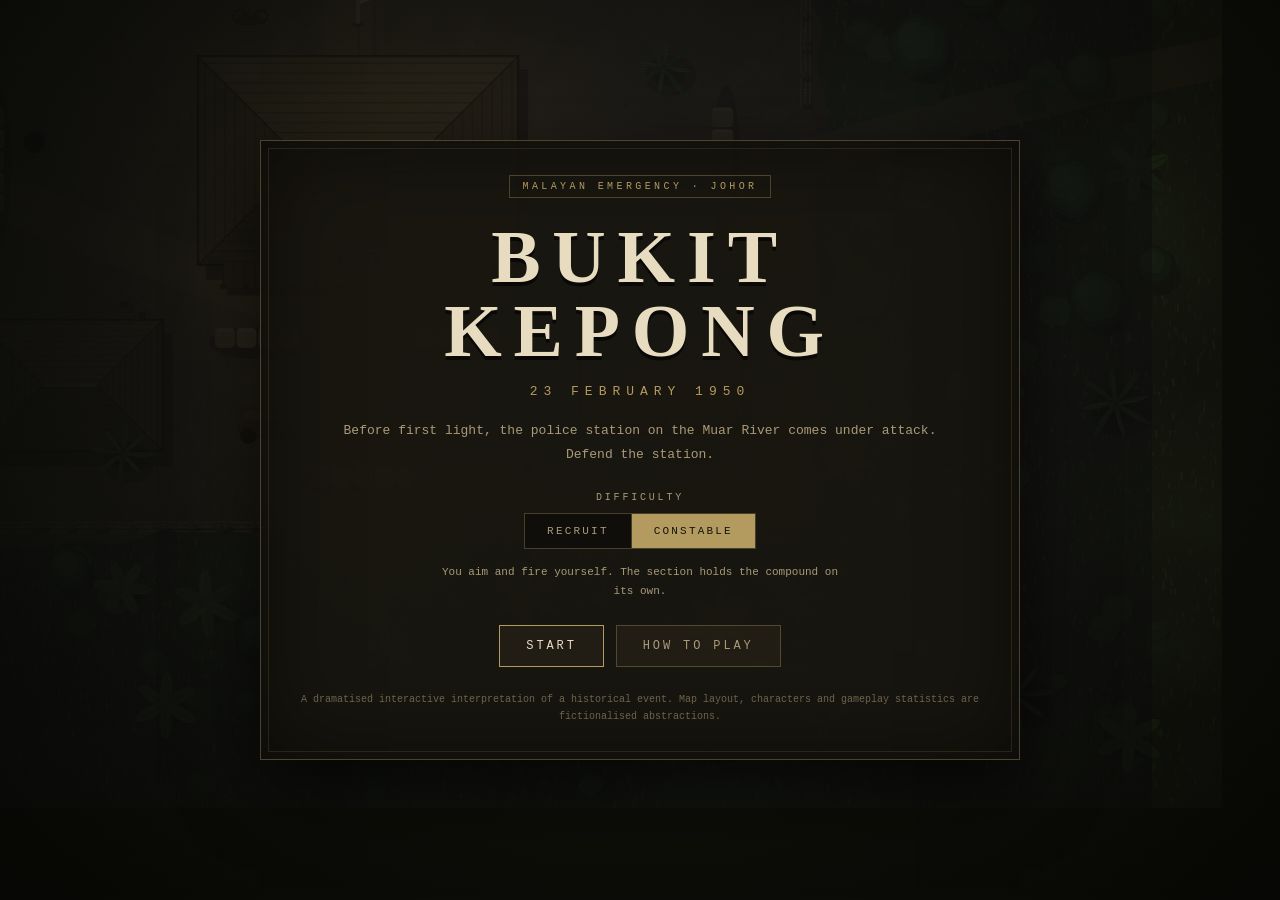
==== public/index.html @ d08b19c3 "chore: move the deployable site into public/ Static hosts want a directory that is exactly the site " ====
<!DOCTYPE html>
<html lang="en">
<head>
<meta charset="utf-8">
<meta name="viewport" content="width=device-width,initial-scale=1">
<title>Bukit Kepong — 23 February 1950</title>
<link rel="stylesheet" href="style.css">
</head>
<body>

<canvas id="game"></canvas>

<!-- ============================ HEADS-UP DISPLAY ======================== -->
<div id="hud">
  <div class="hud-corner tl">
    <div class="hud-title">BUKIT KEPONG — 23 FEBRUARY 1950</div>
    <div class="hud-label">OBJECTIVE</div>
    <div id="txt-objective" class="hud-objective">Defend the police station.</div>
  </div>

  <div class="hud-corner tc">
    <div id="txt-time" class="hud-time">5:00</div>
    <div class="hud-sub"><span id="txt-wave">STAND TO</span> &nbsp;·&nbsp; <span id="txt-enemies">0 HOSTILES</span></div>
  </div>

  <div class="hud-corner tr">
    <canvas id="minimap" width="176" height="132"></canvas>
    <button id="btn-mute" class="ghost-btn">SOUND: ON</button>
  </div>

  <div class="hud-corner bl">
    <div class="meter">
      <span class="hud-label">HEALTH</span>
      <div class="bar-track"><div id="bar-health" class="bar-fill health"></div></div>
      <span id="txt-health" class="meter-num">150</span>
    </div>
    <div class="meter">
      <span class="hud-label">STATION</span>
      <div class="bar-track"><div id="bar-station" class="bar-fill station"></div></div>
      <span id="txt-station" class="meter-num">100%</span>
    </div>
    <div class="meter">
      <span class="hud-label">SECTION</span>
      <div id="section-pips" class="pips"></div>
      <span id="txt-section" class="meter-num">6/6</span>
    </div>
  </div>

  <div class="hud-corner br">
    <div class="ammo-block">
      <div class="hud-label right">STEN Mk II</div>
      <div class="ammo-line" id="ammo-line"><span id="txt-ammo">32</span><i>/</i><span id="txt-reserve">224</span></div>
      <div id="assist-chip" class="assist">ASSISTED AIM</div>
      <div id="reload-ind" class="reload"><span>RELOADING</span><div class="reload-track"><div id="reload-fill"></div></div></div>
    </div>
  </div>

  <div id="banner-wrap"><div id="banner"></div><div id="banner-sub"></div></div>
  <div id="low-health"></div>
</div>

<!-- ================================ SCREENS ============================= -->
<div id="screen-title" class="screen active">
  <div class="panel wide">
    <div class="stamp">MALAYAN EMERGENCY · JOHOR</div>
    <h1 class="title">BUKIT KEPONG</h1>
    <div class="subtitle">23 FEBRUARY 1950</div>
    <p class="tagline">Before first light, the police station on the Muar River comes under attack.<br>Defend the station.</p>
    <div class="difficulty">
      <div class="hud-label">DIFFICULTY</div>
      <div class="seg" id="difficulty-row">
        <button class="seg-btn" data-diff="easy">RECRUIT</button>
        <button class="seg-btn active" data-diff="normal">CONSTABLE</button>
      </div>
      <p class="seg-note" id="difficulty-note">You aim and fire yourself. The section holds the compound on its own.</p>
    </div>

    <div class="btn-row">
      <button id="btn-start" class="btn primary">START</button>
      <button id="btn-howto" class="btn">HOW TO PLAY</button>
    </div>
    <p class="disclaimer">A dramatised interactive interpretation of a historical event.
      Map layout, characters and gameplay statistics are fictionalised abstractions.</p>
  </div>
</div>

<div id="screen-howto" class="screen">
  <div class="panel">
    <h2>HOW TO PLAY</h2>
    <ul class="keys">
      <li><b>W A S D</b> / <b>Arrows</b><span>Move</span></li>
      <li><b>Mouse</b><span>Aim</span></li>
      <li><b>Left Click</b><span>Fire the Sten gun</span></li>
      <li><b>RECRUIT mode</b><span>Aims and fires for you — you still choose the target by pointing</span></li>
      <li><b>R</b><span>Reload</span></li>
      <li><b>SPACE</b><span>Beat out fires (stand at the flames)</span></li>
      <li><b>ESC</b> / <b>P</b><span>Pause</span></li>
      <li><b>M</b><span>Mute sound</span></li>
    </ul>
    <div class="brief">
      <p><b>Your orders.</b> Hold the station for five minutes, until first light. The building has its own
      structural integrity — if it is destroyed, the position is lost.</p>
      <p><b>Your section.</b> Constables hold the sandbag posts at each gate. They shoot,
      they take casualties, and they cannot be replaced. Support them.</p>
      <p><b>The enemy.</b> Communist insurgents advance in waves: riflemen fire from cover,
      rushers cut the wire and close to hand, marksmen shoot from the treeline.</p>
      <p><b>Fire.</b> Attackers who reach the walls will try to set the attap alight. A fire
      eats the station's integrity until it is put out — run to the flames and hold
      <b>SPACE</b>. Leaving the firing line to do it is the hardest call you will make.</p>
      <p><b>Ammunition.</b> You carry what you carry. The section's crate sits on the station
      veranda — stand at it to fill your pouches. Its stock is finite and is only made up
      between assaults, so every burst is spent from somewhere.</p>
      <p><b>Scoring.</b> The run is graded at the end, win or lose: attackers accounted for, the
      rounds it took to account for them, the building, the section, the fires, the time held.
      RECRUIT aims and fires for you, so it scores at 0.6&times;.</p>
    </div>
    <div class="btn-row"><button id="btn-howto-back" class="btn">BACK</button></div>
  </div>
</div>

<div id="screen-pause" class="screen">
  <div class="panel">
    <h2>PAUSED</h2>
    <p class="tagline">The compound holds its breath.</p>
    <div class="btn-row">
      <button id="btn-resume" class="btn primary">RESUME</button>
      <button id="btn-pause-menu" class="btn">MAIN MENU</button>
    </div>
  </div>
</div>

<div id="screen-over" class="screen">
  <div class="panel">
    <div class="stamp red">POSITION LOST</div>
    <h2 id="over-title">THE STATION HAS FALLEN</h2>
    <div id="over-score" class="score"></div>
    <ul id="over-stats" class="stats"></ul>
    <div class="btn-row">
      <button id="btn-retry" class="btn primary">RETRY</button>
      <button id="btn-over-menu" class="btn">MAIN MENU</button>
    </div>
  </div>
</div>

<div id="screen-win" class="screen">
  <div class="panel wide">
    <div class="stamp">DAWN · 23 FEBRUARY 1950</div>
    <h2>MISSION COMPLETE</h2>
    <div id="win-score" class="score"></div>
    <ul id="stats-list" class="stats"></ul>
    <div class="note">
      <h3>HISTORICAL NOTE</h3>
      <p>On 23 February 1950, the police station at Bukit Kepong in Muar, Johor, was attacked
      before dawn by communist insurgents during the Malayan Emergency. A small number of
      police personnel, together with family members and auxiliaries present at the station,
      resisted the assault. The station was overrun and burnt, and many of its defenders were
      killed. The events are commemorated in Malaysia as an act of duty and resistance.</p>
      <p class="fine">This game is a dramatised interpretation, not a documentary reconstruction.
      The map layout, the wave structure, the ten-minute clock, the individual characters and
      every statistic in it are gameplay inventions. In particular, the "survive and hold"
      victory condition is a game objective and does not represent the historical outcome.
      For the actual history, consult published historical sources.</p>
    </div>
    <div class="btn-row">
      <button id="btn-win-again" class="btn primary">PLAY AGAIN</button>
      <button id="btn-win-menu" class="btn">MAIN MENU</button>
    </div>
  </div>
</div>

<script src="src/core.js"></script>
<script src="src/audio.js"></script>
<script src="src/world.js"></script>
<script src="src/fx.js"></script>
<script src="src/entities.js"></script>
<script src="src/score.js"></script>
<script src="src/ui.js"></script>
<script src="game.js"></script>
</body>
</html>
---- public/style.css ----
/* =============================================================================
   BUKIT KEPONG — presentation layer.
   Palette: muted earth, khaki, oil-lamp amber. Typewriter + slab type to suit
   a 1950s police-report aesthetic. No external fonts or images are loaded.
   ========================================================================== */
:root {
  --ink:        #e8dcc0;
  --ink-dim:    #a99a78;
  --paper:      #17170f;
  --khaki:      #b39a5f;
  --amber:      #dda43f;
  --blood:      #a8412f;
  --green:      #7bab6a;
  --panel:      rgba(24, 22, 15, 0.94);
  --edge:       rgba(190, 165, 106, 0.32);
  --mono: "Courier New", "Nimbus Mono", monospace;
  --slab: "Georgia", "Times New Roman", serif;
}

* { box-sizing: border-box; }
html, body {
  margin: 0; padding: 0; height: 100%; overflow: hidden;
  background: #0b0d07; color: var(--ink);
  font-family: var(--mono);
  -webkit-font-smoothing: antialiased;
}
body { cursor: default; }
body.in-game { cursor: none; }

#game { position: fixed; inset: 0; width: 100vw; height: 100vh; display: block; }

/* Custom crosshair drawn with CSS so it stays crisp */
body.in-game #game { cursor: none; }
/* Overlays always get a real pointer back */
.screen.active, .ghost-btn { cursor: default; }
.screen.active .btn { cursor: pointer; }

/* ============================== HUD ==================================== */
#hud {
  position: fixed; inset: 0; pointer-events: none;
  opacity: 0; transition: opacity .35s ease;
  text-shadow: 0 2px 4px rgba(0,0,0,.9);
}
body.in-game #hud { opacity: 1; }

.hud-corner { position: absolute; }
.tl { top: 16px; left: 18px; }
.tc { top: 12px; left: 50%; transform: translateX(-50%); text-align: center; }
.tr { top: 14px; right: 18px; text-align: right; }
.bl { bottom: 18px; left: 18px; }
.br { bottom: 18px; right: 18px; text-align: right; }

.hud-title {
  font-family: var(--slab); font-size: 13px; letter-spacing: .16em;
  color: var(--khaki); margin-bottom: 10px; opacity: .85;
}
.hud-label {
  font-size: 10px; letter-spacing: .28em; color: var(--ink-dim);
}
.hud-label.right { text-align: right; }
.hud-objective {
  font-size: 14px; letter-spacing: .06em; color: var(--ink);
  margin-top: 2px; max-width: 340px;
}
.hud-time {
  font-family: var(--slab); font-size: 34px; letter-spacing: .06em;
  color: var(--ink); line-height: 1;
}
.hud-sub { font-size: 11px; letter-spacing: .2em; color: var(--khaki); margin-top: 4px; }

.meter { display: flex; align-items: center; gap: 10px; margin-top: 8px; }
.meter .hud-label { width: 68px; }
.meter-num { font-size: 12px; color: var(--ink-dim); width: 42px; text-align: left; }
.bar-track {
  width: 210px; height: 13px; background: rgba(0,0,0,.6);
  border: 1px solid var(--edge); position: relative; overflow: hidden;
}
.bar-fill { height: 100%; width: 100%; transition: width .12s linear; }
.bar-fill.health  { background: linear-gradient(180deg, #9fce86, #5d8a4c); }
.bar-fill.station { background: linear-gradient(180deg, #d8b46a, #8d6f34); }
.bar-fill.crit    { background: linear-gradient(180deg, #d76a4a, #8b2f21); animation: pulse .7s infinite; }
@keyframes pulse { 50% { filter: brightness(1.5); } }
/* Segment ticks over the bars for a mechanical, period feel */
.bar-track::after {
  content: ""; position: absolute; inset: 0; pointer-events: none;
  background: repeating-linear-gradient(90deg, transparent 0 19px, rgba(0,0,0,.55) 19px 21px);
}

.pips { width: 210px; display: flex; gap: 5px; align-items: center; }
.pips i {
  width: 13px; height: 13px; border: 1px solid var(--edge);
  background: linear-gradient(180deg, #9fce86, #5d8a4c); display: block;
}
.pips i.down { background: rgba(0,0,0,.5); border-color: rgba(168,65,47,.45); }

.ammo-line { font-family: var(--slab); font-size: 32px; line-height: 1; letter-spacing: .04em; }
.ammo-line i { color: var(--ink-dim); font-style: normal; font-size: 20px; margin: 0 4px; }
.ammo-line span:last-child { font-size: 18px; color: var(--ink-dim); }
/* Reserve turns warm and breathes once you are down to your last magazines. */
.ammo-line.low span:last-child { color: #e0a45c; animation: ammoLow 1.1s ease-in-out infinite; }
@keyframes ammoLow { 50% { opacity: .45; } }
.reload { height: 16px; margin-top: 6px; opacity: 0; transition: opacity .12s; }
.reload.on { opacity: 1; }
.reload span { font-size: 10px; letter-spacing: .24em; color: var(--amber); }
.reload-track { width: 130px; height: 4px; background: rgba(0,0,0,.6); border: 1px solid var(--edge); margin-left: auto; margin-top: 3px; }
#reload-fill { height: 100%; width: 0; background: var(--amber); }

#minimap {
  width: 176px; height: 132px; border: 1px solid var(--edge);
  background: rgba(0,0,0,.5); image-rendering: pixelated; display: block;
}
.ghost-btn {
  pointer-events: auto; margin-top: 8px; font-family: var(--mono); font-size: 10px;
  letter-spacing: .2em; padding: 5px 10px; color: var(--ink-dim);
  background: rgba(20,18,12,.8); border: 1px solid var(--edge); cursor: pointer;
}
.ghost-btn:hover { color: var(--ink); border-color: var(--khaki); }
.ghost-btn.off { color: var(--blood); }

#banner-wrap {
  position: absolute; top: 26%; left: 50%; transform: translateX(-50%);
  text-align: center; opacity: 0;
}
#banner-wrap.show { animation: bannerIn 2.6s ease forwards; }
@keyframes bannerIn {
  0%   { opacity: 0; letter-spacing: .5em; }
  12%  { opacity: 1; letter-spacing: .22em; }
  75%  { opacity: 1; }
  100% { opacity: 0; }
}
#banner {
  font-family: var(--slab); font-size: 40px; letter-spacing: .22em;
  color: var(--ink); text-shadow: 0 0 24px rgba(0,0,0,.9), 0 3px 0 rgba(0,0,0,.7);
}
#banner-sub { font-size: 12px; letter-spacing: .3em; color: var(--khaki); margin-top: 8px; }

#low-health {
  position: absolute; inset: 0; opacity: 0; transition: opacity .3s;
  background: radial-gradient(ellipse at center, transparent 45%, rgba(150,20,14,.75) 100%);
}

/* ============================= SCREENS ================================= */
.screen {
  position: fixed; inset: 0; display: none; align-items: center; justify-content: center;
  background:
    radial-gradient(ellipse at 50% 40%, rgba(30,26,16,.55), rgba(6,7,4,.94)),
    repeating-linear-gradient(0deg, rgba(255,255,255,.014) 0 1px, transparent 1px 3px);
  z-index: 10; padding: 24px; overflow-y: auto;
}
.screen.active { display: flex; }

.panel {
  width: min(560px, 94vw); background: var(--panel);
  border: 1px solid var(--edge); padding: 34px 38px;
  box-shadow: 0 24px 70px rgba(0,0,0,.7), inset 0 0 90px rgba(0,0,0,.5);
  position: relative; text-align: center;
}
.panel.wide { width: min(760px, 94vw); }
.panel::before {
  content: ""; position: absolute; inset: 7px; border: 1px solid rgba(190,165,106,.14);
  pointer-events: none;
}

.stamp {
  display: inline-block; font-size: 10px; letter-spacing: .34em; color: var(--khaki);
  border: 1px solid var(--edge); padding: 5px 12px; margin-bottom: 22px;
}
.stamp.red { color: var(--blood); border-color: rgba(168,65,47,.5); }

.title {
  font-family: var(--slab); font-size: clamp(40px, 8vw, 74px); margin: 0;
  letter-spacing: .16em; color: var(--ink); line-height: 1;
  text-shadow: 0 4px 0 rgba(0,0,0,.6);
}
.subtitle {
  font-size: 13px; letter-spacing: .46em; color: var(--khaki); margin: 16px 0 0;
}
h2 {
  font-family: var(--slab); font-size: clamp(24px, 4vw, 34px); letter-spacing: .16em;
  margin: 0 0 6px; color: var(--ink); font-weight: 400;
}
h3 { font-size: 11px; letter-spacing: .3em; color: var(--khaki); margin: 0 0 8px; }
.tagline { color: var(--ink-dim); font-size: 13px; line-height: 1.8; margin: 20px 0 26px; }
.disclaimer { color: rgba(169,154,120,.6); font-size: 10px; line-height: 1.7; margin: 24px 0 0; }

.difficulty { margin: 6px 0 24px; }
.difficulty .hud-label { margin-bottom: 10px; }
.seg {
  display: inline-flex; border: 1px solid var(--edge); background: rgba(0,0,0,.35);
}
.seg-btn {
  font-family: var(--mono); font-size: 11px; letter-spacing: .2em;
  padding: 11px 22px; color: var(--ink-dim); background: transparent;
  border: 0; border-right: 1px solid var(--edge); cursor: pointer; transition: all .15s;
}
.seg-btn:last-child { border-right: 0; }
.seg-btn:hover { color: var(--ink); }
.seg-btn.active { background: var(--khaki); color: #16150d; }
.seg-note {
  font-size: 11px; line-height: 1.7; color: var(--ink-dim);
  margin: 14px auto 0; max-width: 420px; min-height: 34px;
}

.assist {
  display: none; font-size: 10px; letter-spacing: .22em; color: var(--amber);
  border: 1px solid rgba(221,164,63,.4); padding: 3px 8px; margin-top: 8px;
}
.assist.on { display: inline-block; }

.btn-row { display: flex; gap: 12px; justify-content: center; flex-wrap: wrap; margin-top: 8px; }
.btn {
  font-family: var(--mono); font-size: 12px; letter-spacing: .24em;
  padding: 13px 26px; color: var(--ink-dim); background: rgba(40,36,24,.6);
  border: 1px solid var(--edge); cursor: pointer; transition: all .15s;
}
.btn:hover { color: #16150d; background: var(--khaki); border-color: var(--khaki); }
.btn.primary { color: var(--ink); border-color: var(--khaki); }
.btn.primary:hover { background: var(--amber); border-color: var(--amber); }

.keys { list-style: none; padding: 0; margin: 4px 0 24px; text-align: left; }
.keys li {
  display: flex; align-items: center; gap: 14px; padding: 7px 0;
  border-bottom: 1px dashed rgba(190,165,106,.14); font-size: 12px;
}
.keys b {
  min-width: 130px; color: var(--amber); font-weight: 400; letter-spacing: .12em;
}
.keys span { color: var(--ink-dim); }

.brief { text-align: left; font-size: 12px; line-height: 1.85; color: var(--ink-dim); margin-bottom: 22px; }
.brief b { color: var(--khaki); font-weight: 400; }

.stats { list-style: none; padding: 0; margin: 18px 0 22px; text-align: left; }
.stats li {
  display: flex; align-items: baseline; gap: 10px; padding: 8px 2px;
  border-bottom: 1px dashed rgba(190,165,106,.16); font-size: 12px; color: var(--ink-dim);
}
.stats li span { flex: 1; }
.stats b { color: var(--ink); font-weight: 400; text-align: right; }
/* Points column of the after-action breakdown. */
.stats em {
  font-style: normal; min-width: 68px; text-align: right;
  font-family: var(--slab); font-size: 13px; color: var(--ink-dim);
}
.stats em.up { color: var(--green); }
.stats em.down { color: var(--blood); }
.stats em.nil { color: rgba(169,154,120,.4); }
.stats li.sum { border-bottom: none; border-top: 1px solid var(--edge); color: var(--ink); }
.stats li.sum em { color: var(--ink); }

/* --- Final score ------------------------------------------------------- */
.score { text-align: center; margin: 20px 0 4px; }
.score-label { font-size: 10px; letter-spacing: .28em; color: var(--ink-dim); }
.score-total {
  font-family: var(--slab); font-size: 58px; line-height: 1.1; color: var(--amber);
  letter-spacing: .02em; text-shadow: 0 2px 18px rgba(221,164,63,.28);
}
.score .citation {
  font-size: 11px; letter-spacing: .3em; color: var(--khaki);
  border-top: 1px solid var(--edge); display: inline-block; padding-top: 8px; margin-top: 2px;
}
.score .best { font-size: 10px; letter-spacing: .2em; color: var(--ink-dim); margin-top: 10px; }
.score .best.new { color: var(--amber); animation: ammoLow 1.4s ease-in-out infinite; }

.note {
  text-align: left; border-top: 1px solid var(--edge); padding-top: 18px; margin-top: 8px;
}
.note p { font-size: 12px; line-height: 1.9; color: var(--ink-dim); margin: 0 0 12px; }
.note .fine { font-size: 10.5px; line-height: 1.8; color: rgba(169,154,120,.62); }

@media (max-width: 620px) {
  .bar-track { width: 130px; }
  .hud-time { font-size: 26px; }
  #minimap { width: 120px; height: 90px; }
  .panel { padding: 26px 20px; }
}
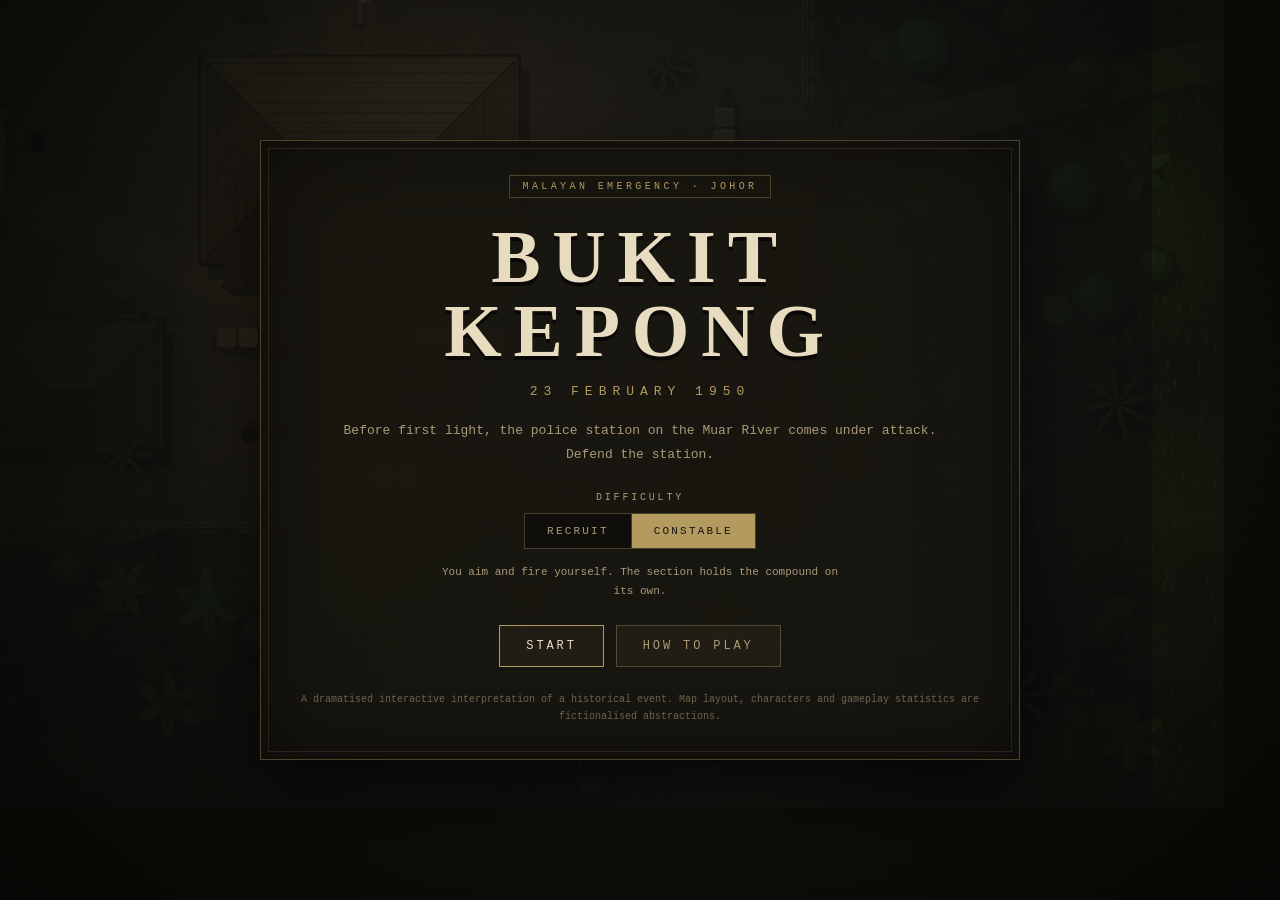
==== commit 63ba2c7a: "feat: favicon, touch icon and link-preview metadata The tab icon is the station seen from above with" ====
--- a/public/index.html
+++ b/public/index.html
@@ -4,6 +4,33 @@
 <meta charset="utf-8">
 <meta name="viewport" content="width=device-width,initial-scale=1">
 <title>Bukit Kepong — 23 February 1950</title>
+<meta name="description" content="Defend the police station at Bukit Kepong through a pre-dawn assault, 23 February 1950. A dramatised interpretation of a historical event — plays in the browser, nothing to install.">
+<meta name="theme-color" content="#17170f">
+<link rel="canonical" href="https://bukit-kepong-game.pages.dev/">
+
+<!-- Favicon: the station seen from above, one corner of its attap alight.
+     Inline SVG, so the icon costs no request and no external asset. -->
+<link rel="icon" href="data:image/svg+xml,<svg xmlns='http://www.w3.org/2000/svg' viewBox='0 0 32 32'><rect width='32' height='32' rx='6' fill='%2317170f'/><path d='M4.5 7h23v18h-23z' fill='%23b39a5f'/><path d='M4.5 7 16 16 27.5 7M4.5 25 16 16 27.5 25' fill='none' stroke='%235d4c2b' stroke-width='1.7'/><circle cx='7' cy='8.6' r='3.7' fill='%23dda43f'/></svg>">
+<link rel="apple-touch-icon" href="apple-touch-icon.png">
+
+<!-- Link previews. The card carries the dramatisation note with it, so the
+     framing travels wherever the link is shared. -->
+<meta property="og:type" content="website">
+<meta property="og:site_name" content="Bukit Kepong">
+<meta property="og:title" content="Bukit Kepong — 23 February 1950">
+<meta property="og:description" content="Hold the police station on the Muar River until first light. A dramatised interpretation of a historical event — plays in the browser, nothing to install.">
+<meta property="og:url" content="https://bukit-kepong-game.pages.dev/">
+<meta property="og:image" content="https://bukit-kepong-game.pages.dev/og.jpg">
+<meta property="og:image:type" content="image/jpeg">
+<meta property="og:image:width" content="1200">
+<meta property="og:image:height" content="630">
+<meta property="og:image:alt" content="The Bukit Kepong police station at night, seen from above, two fires burning against its walls.">
+<meta property="og:locale" content="en_MY">
+<meta name="twitter:card" content="summary_large_image">
+<meta name="twitter:title" content="Bukit Kepong — 23 February 1950">
+<meta name="twitter:description" content="Hold the police station on the Muar River until first light. A dramatised interpretation of a historical event.">
+<meta name="twitter:image" content="https://bukit-kepong-game.pages.dev/og.jpg">
+
 <link rel="stylesheet" href="style.css">
 </head>
 <body>
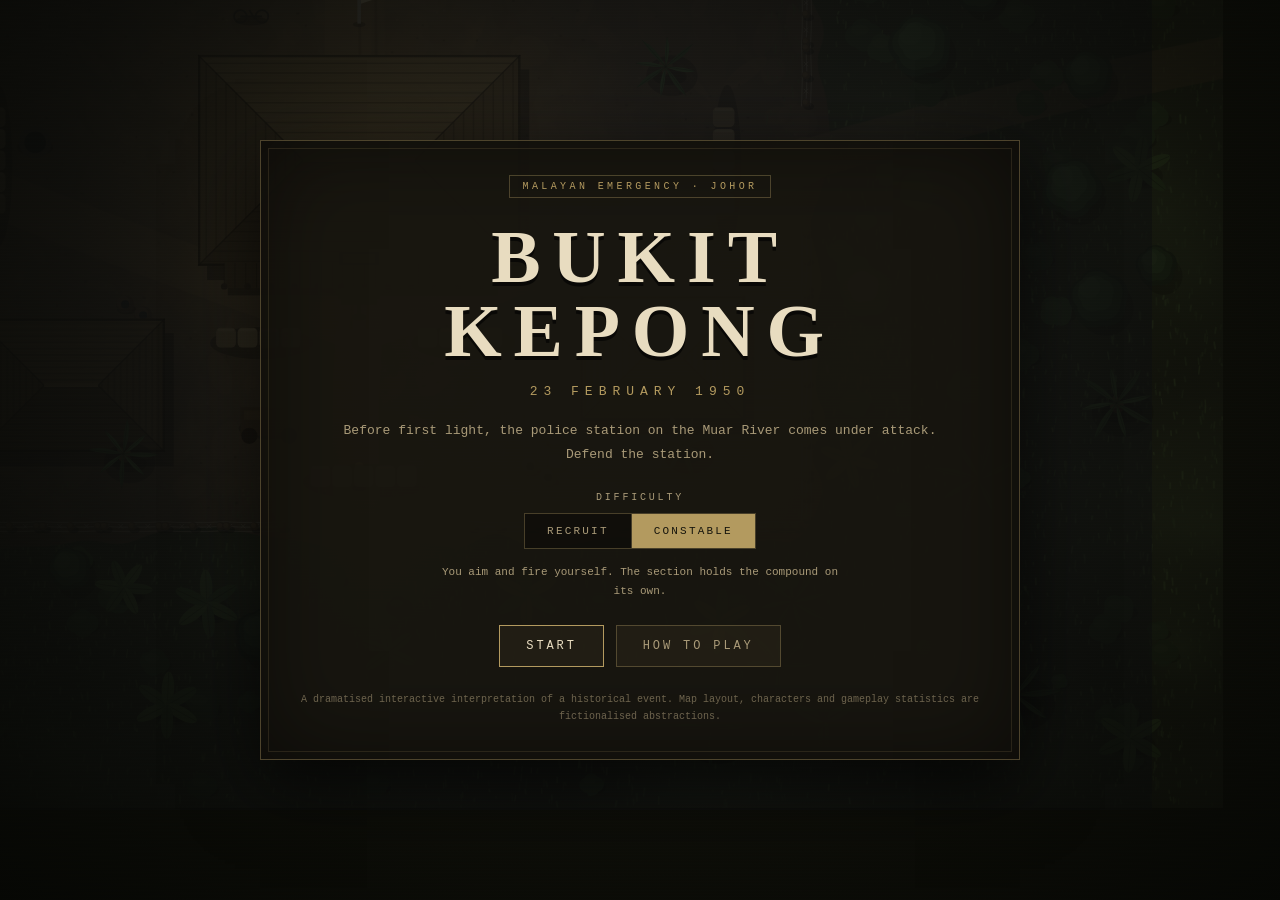
==== commit d4444a8d: "chore: point link-preview URLs at the deployed workers.dev address The site went up on bukit-kepong-" ====
--- a/public/index.html
+++ b/public/index.html
@@ -6,7 +6,7 @@
 <title>Bukit Kepong — 23 February 1950</title>
 <meta name="description" content="Defend the police station at Bukit Kepong through a pre-dawn assault, 23 February 1950. A dramatised interpretation of a historical event — plays in the browser, nothing to install.">
 <meta name="theme-color" content="#17170f">
-<link rel="canonical" href="https://bukit-kepong-game.pages.dev/">
+<link rel="canonical" href="https://bukit-kepong-game.isha.workers.dev/">
 
 <!-- Favicon: the station seen from above, one corner of its attap alight.
      Inline SVG, so the icon costs no request and no external asset. -->
@@ -19,8 +19,8 @@
 <meta property="og:site_name" content="Bukit Kepong">
 <meta property="og:title" content="Bukit Kepong — 23 February 1950">
 <meta property="og:description" content="Hold the police station on the Muar River until first light. A dramatised interpretation of a historical event — plays in the browser, nothing to install.">
-<meta property="og:url" content="https://bukit-kepong-game.pages.dev/">
-<meta property="og:image" content="https://bukit-kepong-game.pages.dev/og.jpg">
+<meta property="og:url" content="https://bukit-kepong-game.isha.workers.dev/">
+<meta property="og:image" content="https://bukit-kepong-game.isha.workers.dev/og.jpg">
 <meta property="og:image:type" content="image/jpeg">
 <meta property="og:image:width" content="1200">
 <meta property="og:image:height" content="630">
@@ -29,7 +29,7 @@
 <meta name="twitter:card" content="summary_large_image">
 <meta name="twitter:title" content="Bukit Kepong — 23 February 1950">
 <meta name="twitter:description" content="Hold the police station on the Muar River until first light. A dramatised interpretation of a historical event.">
-<meta name="twitter:image" content="https://bukit-kepong-game.pages.dev/og.jpg">
+<meta name="twitter:image" content="https://bukit-kepong-game.isha.workers.dev/og.jpg">
 
 <link rel="stylesheet" href="style.css">
 </head>
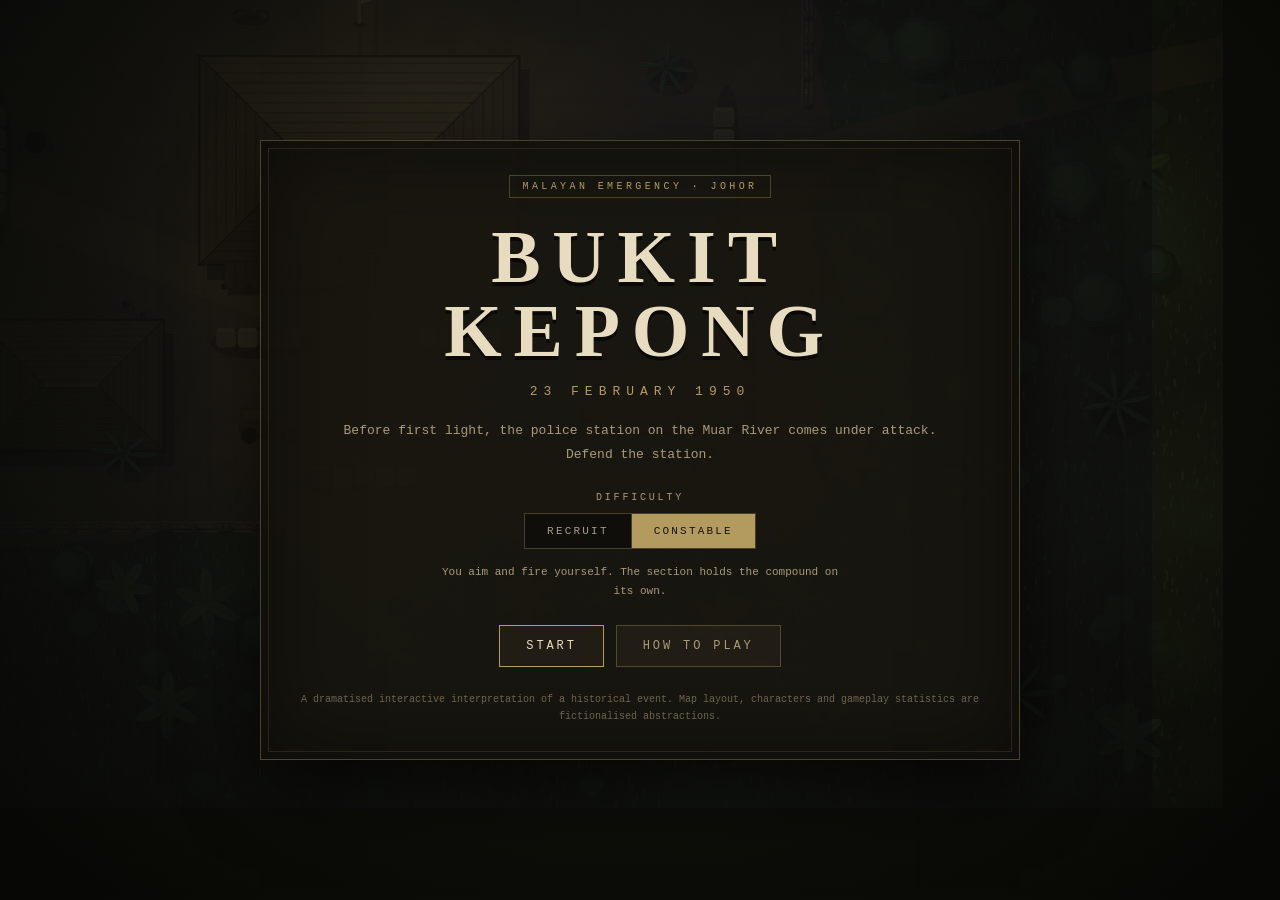
==== commit 65b04ad2: "feat: twin-stick touch controls for phones and tablets Tapping to fire was rejected: this game asks " ====
--- a/public/index.html
+++ b/public/index.html
@@ -86,6 +86,28 @@
   <div id="low-health"></div>
 </div>
 
+<!-- ========================= TOUCH CONTROLS ============================= -->
+<!-- Shown only on coarse-pointer devices, and only while a mission runs. -->
+<div id="touch">
+  <div class="tz tz-move" id="tz-move"></div>
+  <div class="tz tz-aim" id="tz-aim"></div>
+  <div class="stick" id="stick-move"><i></i></div>
+  <div class="stick aim" id="stick-aim"><i></i></div>
+  <div class="tbtns">
+    <button class="tbtn douse" id="tb-douse">PUT<br>OUT</button>
+    <button class="tbtn small" id="tb-reload">RELOAD</button>
+  </div>
+  <button class="tbtn pause" id="tb-pause">II</button>
+</div>
+
+<div id="rotate">
+  <div class="rotate-inner">
+    <div class="rotate-icon"></div>
+    <div>TURN THE DEVICE SIDEWAYS</div>
+    <p>The compound needs the width.</p>
+  </div>
+</div>
+
 <!-- ================================ SCREENS ============================= -->
 <div id="screen-title" class="screen active">
   <div class="panel wide">
@@ -123,6 +145,7 @@
       <li><b>SPACE</b><span>Beat out fires (stand at the flames)</span></li>
       <li><b>ESC</b> / <b>P</b><span>Pause</span></li>
       <li><b>M</b><span>Mute sound</span></li>
+      <li><b>On a phone</b><span>Left thumb moves, right thumb aims — hold it to fire. Buttons at the corner beat out fires and reload.</span></li>
     </ul>
     <div class="brief">
       <p><b>Your orders.</b> Hold the station for five minutes, until first light. The building has its own
@@ -200,6 +223,7 @@
 <script src="src/world.js"></script>
 <script src="src/fx.js"></script>
 <script src="src/entities.js"></script>
+<script src="src/touch.js"></script>
 <script src="src/score.js"></script>
 <script src="src/ui.js"></script>
 <script src="game.js"></script>
--- a/public/style.css
+++ b/public/style.css
@@ -274,3 +274,110 @@
   #minimap { width: 120px; height: 90px; }
   .panel { padding: 26px 20px; }
 }
+
+/* ========================== TOUCH CONTROLS =============================
+   Present only on coarse-pointer devices. The sticks are floating: the base
+   appears wherever the thumb lands, which is the only scheme that works when
+   you cannot see your own hands.
+   ====================================================================== */
+#touch { position: fixed; inset: 0; z-index: 8; display: none; pointer-events: none; }
+body.touch.playing #touch { display: block; }
+body.touch.playing #game, body.touch.playing #touch { touch-action: none; }
+body.touch { overscroll-behavior: none; }
+
+/* Thumb zones. Transparent — they exist only to catch pointers. */
+/* touch-action does not inherit, so every interactive part sets it itself —
+   without this iOS treats a thumb drag as a page scroll. */
+.tz, .stick, .tbtn { touch-action: none; }
+.tz { position: absolute; top: 0; bottom: 0; pointer-events: auto; }
+.tz-move { left: 0; width: 45%; }
+.tz-aim  { right: 0; width: 55%; }
+
+.stick {
+  position: absolute; left: 0; top: 0; width: 0; height: 0;
+  opacity: 0; transition: opacity .14s ease; will-change: transform;
+}
+.stick.on { opacity: 1; }
+.stick::before {
+  content: ""; position: absolute; left: -52px; top: -52px; width: 104px; height: 104px;
+  border-radius: 50%; border: 1.5px solid rgba(190,165,106,.42);
+  background: radial-gradient(circle, rgba(20,18,12,.5) 40%, rgba(20,18,12,.16) 100%);
+}
+.stick i {
+  position: absolute; left: -23px; top: -23px; width: 46px; height: 46px;
+  border-radius: 50%; background: rgba(190,165,106,.34);
+  border: 1.5px solid rgba(232,220,192,.62); will-change: transform;
+}
+.stick.aim::before { border-color: rgba(224,110,80,.45); }
+.stick.aim i { background: rgba(224,110,80,.3); border-color: rgba(240,170,140,.7); }
+
+.tbtns {
+  position: absolute; right: calc(18px + env(safe-area-inset-right));
+  bottom: calc(84px + env(safe-area-inset-bottom));
+  display: flex; flex-direction: column; align-items: center; gap: 12px;
+  pointer-events: none;
+}
+.tbtn {
+  pointer-events: auto; -webkit-tap-highlight-color: transparent;
+  font-family: var(--mono); font-size: 10px; letter-spacing: .14em; line-height: 1.25;
+  color: var(--ink-dim); background: rgba(20,18,12,.66);
+  border: 1.5px solid var(--edge); border-radius: 50%;
+  width: 74px; height: 74px; padding: 0; cursor: pointer;
+}
+.tbtn:active { background: rgba(60,52,32,.85); color: var(--ink); }
+.tbtn.small { width: 58px; height: 58px; font-size: 9px; }
+/* The fire-fighting button is dark until there are flames within reach. */
+.tbtn.douse.live {
+  color: var(--amber); border-color: rgba(221,164,63,.75);
+  background: rgba(70,44,14,.7); animation: ammoLow 1s ease-in-out infinite;
+}
+.tbtn.pause {
+  position: absolute; width: 44px; height: 44px; font-size: 13px; letter-spacing: 0;
+  top: calc(12px + env(safe-area-inset-top)); left: calc(12px + env(safe-area-inset-left));
+}
+
+/* Rotate prompt. Portrait leaves the compound too narrow to read. */
+#rotate { position: fixed; inset: 0; z-index: 40; display: none; background: #0b0d07;
+  align-items: center; justify-content: center; text-align: center; }
+.rotate-inner { font-size: 12px; letter-spacing: .3em; color: var(--khaki); }
+.rotate-inner p { font-size: 11px; letter-spacing: .1em; color: var(--ink-dim); margin-top: 12px; }
+.rotate-icon {
+  width: 74px; height: 46px; margin: 0 auto 26px; border: 2px solid var(--edge); border-radius: 6px;
+  animation: rotateHint 2.4s ease-in-out infinite;
+}
+@keyframes rotateHint { 0%, 40% { transform: rotate(90deg); } 60%, 100% { transform: rotate(0); } }
+@media (orientation: portrait) { body.touch #rotate { display: flex; } }
+
+/* A phone in landscape has very little height. Give the mission back its room.
+   Keyed off body.touch — the class the input layer sets — so the CSS and the
+   JS agree on what a touch device is instead of testing two different things. */
+@media (max-height: 520px) {
+
+  body.touch .hud-title { font-size: 11px; margin-bottom: 6px; }
+  body.touch .hud-objective { font-size: 11px; max-width: 230px; }
+  body.touch .hud-time { font-size: 24px; }
+  body.touch .hud-sub { font-size: 9px; }
+  body.touch .bar-track, body.touch .pips { width: 132px; height: 10px; }
+  body.touch .pips i { width: 10px; height: 10px; }
+  body.touch .meter { gap: 7px; margin-top: 5px; }
+  body.touch .meter .hud-label { width: 52px; }
+  body.touch .hud-label { font-size: 8.5px; letter-spacing: .2em; }
+  body.touch .meter-num { font-size: 10px; width: 34px; }
+  body.touch .ammo-line { font-size: 24px; }
+  body.touch .ammo-line span:last-child { font-size: 14px; }
+  body.touch #minimap { width: 118px; height: 88px; }
+  body.touch .ghost-btn { font-size: 8.5px; padding: 3px 7px; }
+  body.touch .tl { top: 10px; left: calc(68px + env(safe-area-inset-left)); }  /* clear of the pause button */
+  body.touch .bl { bottom: calc(10px + env(safe-area-inset-bottom)); left: calc(14px + env(safe-area-inset-left)); }
+  body.touch .br { bottom: calc(10px + env(safe-area-inset-bottom)); right: calc(104px + env(safe-area-inset-right)); }
+  body.touch .tr { right: calc(14px + env(safe-area-inset-right)); }
+  body.touch #banner { font-size: 26px; }
+  body.touch .tbtn { width: 62px; height: 62px; }
+  body.touch .tbtn.small { width: 50px; height: 50px; }
+  /* the compact .tbtn rule outranks .tbtn.pause, so restate the pause size */
+  body.touch .tbtn.pause { width: 44px; height: 44px; }
+  body.touch .tbtns { bottom: calc(14px + env(safe-area-inset-bottom)); gap: 9px; }
+  body.touch .panel { padding: 20px 22px; }
+  body.touch .screen { padding: 12px; }
+
+}
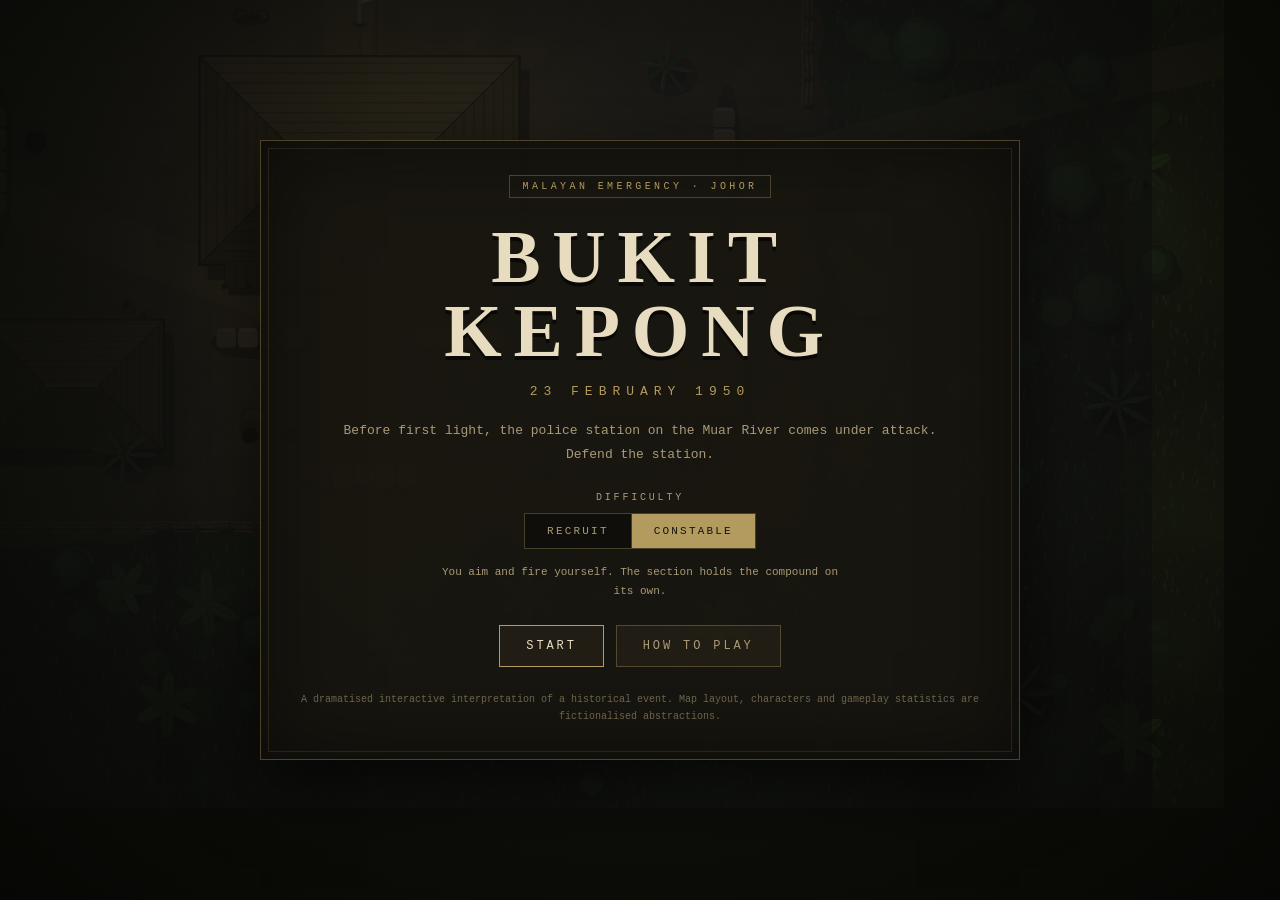
==== commit 63cf7d65: "fix: stop iOS zooming the page mid-mission Twin-stick puts two thumbs on the glass at once, and iOS " ====
--- a/public/index.html
+++ b/public/index.html
@@ -2,7 +2,7 @@
 <html lang="en">
 <head>
 <meta charset="utf-8">
-<meta name="viewport" content="width=device-width,initial-scale=1">
+<meta name="viewport" content="width=device-width,initial-scale=1,viewport-fit=cover">
 <title>Bukit Kepong — 23 February 1950</title>
 <meta name="description" content="Defend the police station at Bukit Kepong through a pre-dawn assault, 23 February 1950. A dramatised interpretation of a historical event — plays in the browser, nothing to install.">
 <meta name="theme-color" content="#17170f">
